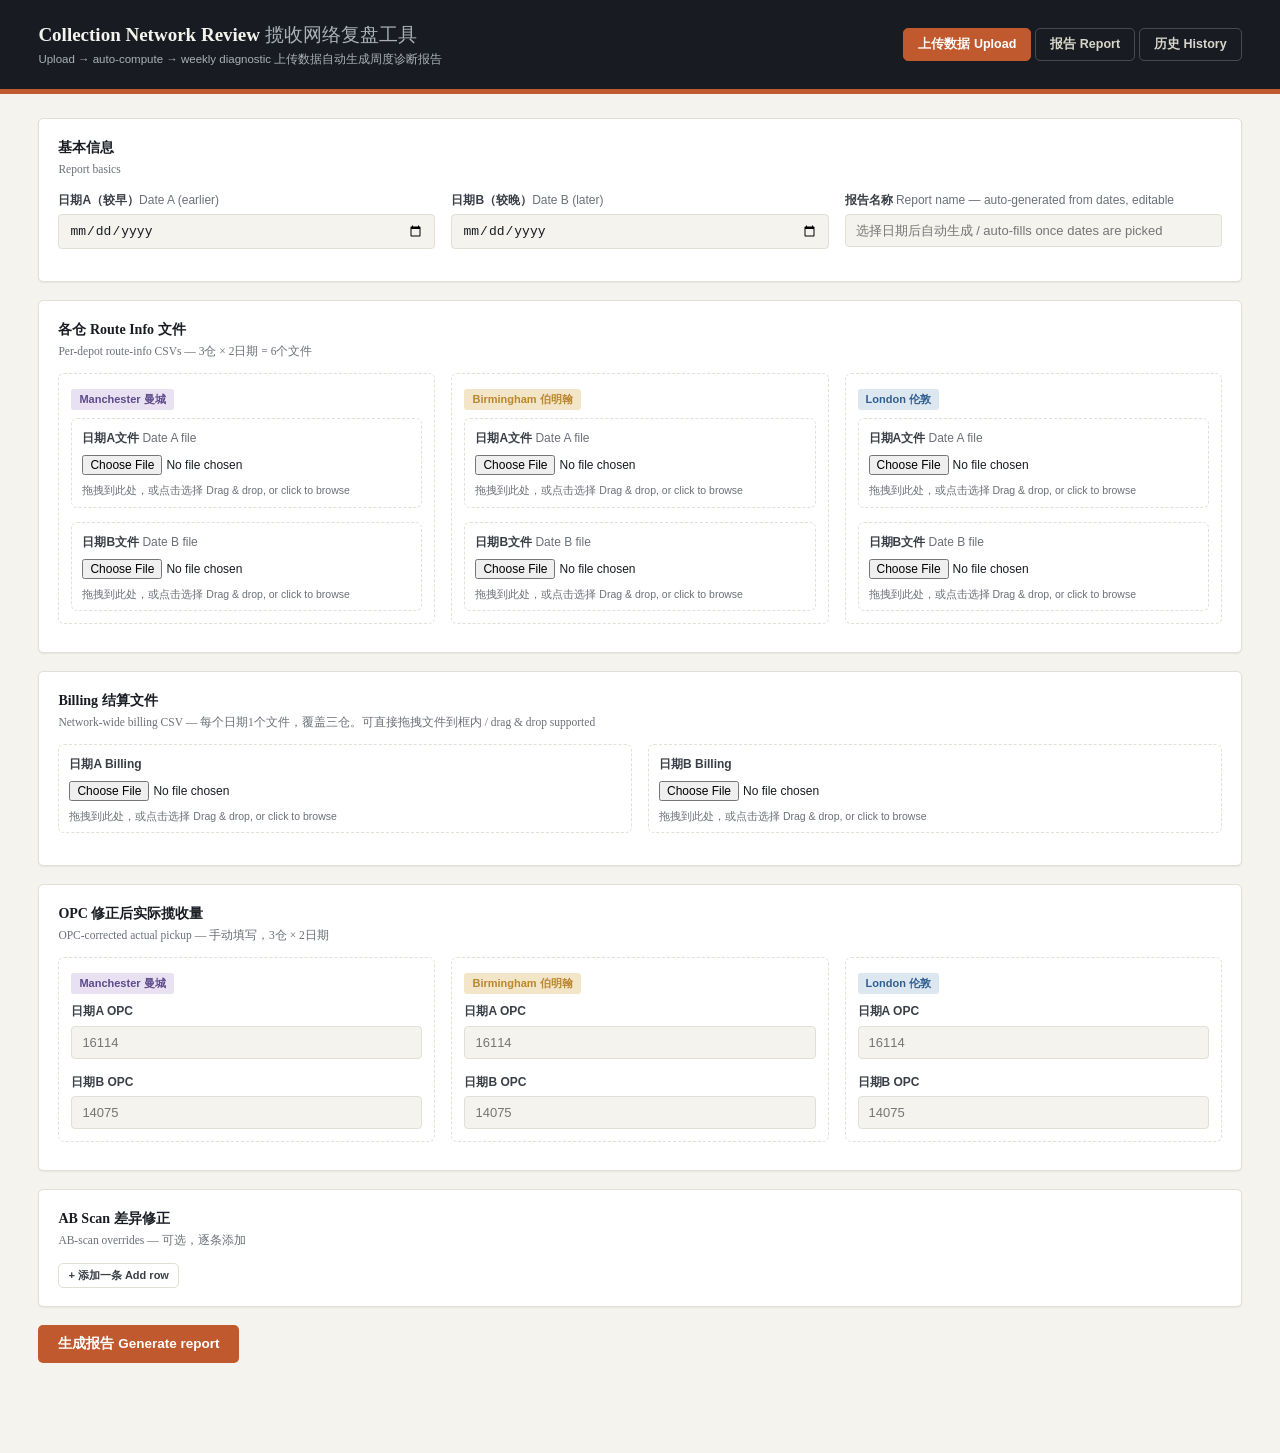
==== index.html @ fc0a1965 "Add files via upload" ====
<!doctype html>
<html lang="zh">
<head>
<meta charset="utf-8">
<meta name="viewport" content="width=device-width, initial-scale=1">
<title>Collection Network Review</title>
<link rel="stylesheet" href="style.css">
</head>
<body>

<header class="top">
  <div>
    <h1>Collection Network Review <span style="font-weight:400;color:#aab0b6;">揽收网络复盘工具</span></h1>
    <div class="sub">Upload → auto-compute → weekly diagnostic 上传数据自动生成周度诊断报告</div>
  </div>
  <nav class="tabs">
    <button data-view="upload" class="active">上传数据 Upload</button>
    <button data-view="report">报告 Report</button>
    <button data-view="history">历史 History</button>
  </nav>
</header>

<div class="wrap">

  <div id="msgbox"></div>

  <!-- ==================== UPLOAD VIEW ==================== -->
  <section id="view-upload" class="view active">
    <div class="panel">
      <h3>基本信息 <span class="cn">Report basics</span></h3>
      <div class="grid3">
        <div class="field"><label>日期A（较早）<span class="cn">Date A (earlier)</span></label><input type="date" id="f-date-a"></div>
        <div class="field"><label>日期B（较晚）<span class="cn">Date B (later)</span></label><input type="date" id="f-date-b"></div>
        <div class="field"><label>报告名称 <span class="cn">Report name — auto-generated from dates, editable</span></label><input type="text" id="f-name" placeholder="选择日期后自动生成 / auto-fills once dates are picked"></div>
      </div>
    </div>

    <div class="panel">
      <h3>各仓 Route Info 文件 <span class="cn">Per-depot route-info CSVs — 3仓 × 2日期 = 6个文件</span></h3>
      <div class="grid3" id="route-file-grid"></div>
    </div>

    <div class="panel">
      <h3>Billing 结算文件 <span class="cn">Network-wide billing CSV — 每个日期1个文件，覆盖三仓。可直接拖拽文件到框内 / drag & drop supported</span></h3>
      <div class="grid2">
        <div class="field dropzone"><label>日期A Billing</label><input type="file" id="f-billing-a" accept=".csv"><div class="dropzone-hint">拖拽到此处，或点击选择 Drag & drop, or click to browse</div></div>
        <div class="field dropzone"><label>日期B Billing</label><input type="file" id="f-billing-b" accept=".csv"><div class="dropzone-hint">拖拽到此处，或点击选择 Drag & drop, or click to browse</div></div>
      </div>
    </div>

    <div class="panel">
      <h3>OPC 修正后实际揽收量 <span class="cn">OPC-corrected actual pickup — 手动填写，3仓 × 2日期</span></h3>
      <div class="grid3" id="opc-grid"></div>
    </div>

    <div class="panel">
      <h3>AB Scan 差异修正 <span class="cn">AB-scan overrides — 可选，逐条添加</span></h3>
      <div id="ab-rows"></div>
      <button class="secondary small" id="btn-add-ab" type="button">+ 添加一条 Add row</button>
    </div>

    <button class="primary" id="btn-submit">生成报告 Generate report</button>
    <span id="submit-status" style="margin-left:12px;font-size:12.5px;color:var(--muted);"></span>
  </section>

  <!-- ==================== REPORT VIEW ==================== -->
  <section id="view-report" class="view">
    <div id="report-empty" class="panel">还没有报告 — 请先上传数据，或从"历史"里选一份。<span class="cn" style="display:block;margin-top:4px;">No report loaded yet — upload data, or pick one from History.</span></div>
    <div id="report-content" style="display:none;"></div>
  </section>

  <!-- ==================== HISTORY VIEW ==================== -->
  <section id="view-history" class="view">
    <div class="panel">
      <h3>历史报告 <span class="cn">Saved weekly reports</span></h3>
      <div id="history-list"></div>
    </div>
  </section>

</div>

<script src="app.js"></script>
</body>
</html>
---- style.css ----
:root{
  --paper:#f4f3ee; --panel:#ffffff; --ink:#181c22; --ink-soft:#3a3f47; --muted:#6b7078; --line:#e1dfd6;
  --accent:#c1592e; --accent-soft:#f3e3d8;
  --good:#2f7a4f; --good-soft:#e3efe7; --bad:#c23a3a; --bad-soft:#f6e3e2;
  --bham:#b8862c; --bham-soft:#f3e6c8; --ldn:#2f5f92; --ldn-soft:#dde7f0; --mcr:#5c4b8a; --mcr-soft:#e7e1f2;
  --shadow:0 1px 2px rgba(24,28,34,.06);
}
@media (prefers-color-scheme: dark){
  :root:not([data-theme="light"]){
    --paper:#14171c; --panel:#1b1f26; --ink:#eceae3; --ink-soft:#c7c9d1; --muted:#8b909a; --line:#2b303a;
    --accent:#e08355; --accent-soft:#3a2a22;
    --good:#5bb583; --good-soft:#1c2e24; --bad:#e07272; --bad-soft:#332022;
    --bham:#d6ab5c; --bham-soft:#3a3120; --ldn:#7aa3d1; --ldn-soft:#20293a; --mcr:#a795d6; --mcr-soft:#2a2438;
    --shadow:0 1px 2px rgba(0,0,0,.4);
  }
}
*{box-sizing:border-box;}
body{margin:0;background:var(--paper);color:var(--ink);font-family:Inter,-apple-system,BlinkMacSystemFont,"Segoe UI","PingFang SC","Microsoft YaHei",sans-serif;line-height:1.55;}
h1,h2,h3{font-family:Georgia,"Songti SC",serif;}
.tabular{font-variant-numeric:tabular-nums;}
a{color:inherit;}

header.top{background:var(--ink);color:var(--paper);padding:20px clamp(16px,3vw,40px);border-bottom:5px solid var(--accent);display:flex;align-items:center;justify-content:space-between;flex-wrap:wrap;gap:14px;}
header.top h1{font-size:19px;margin:0;font-weight:600;}
header.top .sub{font-size:11.5px;color:#aab0b6;margin-top:2px;}
nav.tabs{display:flex;gap:4px;}
nav.tabs button{background:transparent;border:1px solid rgba(255,255,255,.2);color:#d8d5cb;padding:7px 14px;border-radius:5px;cursor:pointer;font-size:12.5px;font-weight:600;}
nav.tabs button.active{background:var(--accent);border-color:var(--accent);color:#fff;}

.wrap{max-width:1420px;margin:0 auto;padding:24px clamp(16px,3vw,40px) 90px;}
.view{display:none;}
.view.active{display:block;}

.panel{background:var(--panel);border:1px solid var(--line);padding:18px 19px;border-radius:5px;box-shadow:var(--shadow);margin-bottom:18px;}
.panel h3{font-size:14px;margin:0 0 12px;font-weight:600;}
.panel h3 .cn{display:block;font-size:11.5px;font-weight:500;color:var(--muted);margin-top:2px;}

.grid2{display:grid;grid-template-columns:1fr 1fr;gap:16px;}
.grid3{display:grid;grid-template-columns:repeat(3,1fr);gap:16px;}
@media (max-width:900px){.grid2,.grid3{grid-template-columns:1fr;}}

label{display:block;font-size:12px;font-weight:600;color:var(--ink-soft);margin-bottom:5px;}
label .cn{font-weight:500;color:var(--muted);}
input[type=text], input[type=number], input[type=date]{
  width:100%;padding:8px 10px;border:1px solid var(--line);border-radius:4px;background:var(--paper);color:var(--ink);font-size:13px;
}
input[type=file]{width:100%;font-size:12px;}
input[type=date]{color-scheme:light;}
@media (prefers-color-scheme: dark){:root:not([data-theme="light"]) input[type=date]{color-scheme:dark;}}
:root[data-theme="dark"] input[type=date]{color-scheme:dark;}
.field{margin-bottom:14px;}
.field.dropzone{border:1.5px dashed var(--line);border-radius:6px;padding:10px 10px 8px;transition:border-color .15s,background-color .15s;}
.field.dropzone input[type=file]{cursor:pointer;}
.field.dropzone .dropzone-hint{font-size:10.5px;color:var(--muted);margin-top:5px;}
.field.dropzone.dragover{border-color:var(--accent);background:var(--accent-soft);}
.field.dropzone.filled{border-style:solid;border-color:var(--good);}
.field.dropzone.filled .dropzone-hint{color:var(--good);}
.filegroup{border:1px dashed var(--line);border-radius:6px;padding:12px;margin-bottom:10px;}
.filegroup .depot-tag{display:inline-block;padding:2px 8px;border-radius:3px;font-size:11px;font-weight:700;margin-bottom:8px;}
.depot-tag.mcr{background:var(--mcr-soft);color:var(--mcr);}
.depot-tag.bham{background:var(--bham-soft);color:var(--bham);}
.depot-tag.ldn{background:var(--ldn-soft);color:var(--ldn);}

button.primary{background:var(--accent);color:#fff;border:none;padding:10px 20px;border-radius:5px;font-size:13.5px;font-weight:700;cursor:pointer;}
button.primary:disabled{opacity:.5;cursor:not-allowed;}
button.secondary{background:transparent;border:1px solid var(--line);color:var(--ink-soft);padding:7px 12px;border-radius:5px;font-size:12px;cursor:pointer;font-weight:600;}
button.small{padding:4px 9px;font-size:11px;}

table{width:100%;border-collapse:collapse;font-size:12px;}
th{text-align:right;font-weight:600;color:var(--muted);font-size:10px;padding:7px 6px;border-bottom:1.5px solid var(--ink);white-space:nowrap;}
th .cn{display:block;font-weight:500;color:var(--muted);font-size:9.5px;}
th:first-child,td:first-child{text-align:left;}
td{padding:7px 6px;text-align:right;border-bottom:1px solid var(--line);white-space:nowrap;}
tr.totalrow td{font-weight:700;border-top:1.5px solid var(--ink);}
.tblwrap{overflow-x:auto;}
th[data-key]{cursor:pointer;user-select:none;} th[data-key]:hover{color:var(--ink);} th[data-key].sorted{color:var(--accent);}
.sortarrow{display:inline-block;margin-left:3px;font-size:8px;color:var(--accent);}

.tag{display:inline-flex;flex-direction:column;padding:2px 7px;border-radius:3px;font-size:10px;font-weight:700;}
.tag.bham{background:var(--bham-soft);color:var(--bham);} .tag.ldn{background:var(--ldn-soft);color:var(--ldn);} .tag.mcr{background:var(--mcr-soft);color:var(--mcr);}
.tag .cn{font-weight:600;font-size:9.5px;opacity:.85;}
.pos{color:var(--good);font-weight:700;} .neg{color:var(--bad);font-weight:700;}
.na{color:var(--muted);font-style:italic;}

.chartbox{position:relative;height:270px;overflow-y:auto;overflow-x:hidden;} .chartbox.tall{height:320px;} .chartbox.xtall{height:560px;} .chartbox.mini{height:160px;}

.flagpill{display:inline-block;min-width:18px;padding:1px 5px;border-radius:3px;font-size:9.5px;font-weight:800;color:#fff;text-align:center;margin-right:2px;}
.fs{background:#c1592e;} .fd{background:#c23a3a;} .fm{background:#5c4b8a;}

.callout{background:var(--accent-soft);border-left:3px solid var(--accent);padding:12px 15px;font-size:12.5px;color:var(--ink-soft);margin-top:14px;border-radius:0 4px 4px 0;}
.callout.warn{background:var(--bad-soft);border-left-color:var(--bad);}
.callout.good{background:var(--good-soft);border-left-color:var(--good);}

.kpirow{display:grid;grid-template-columns:repeat(5,1fr);gap:1px;background:var(--line);border:1px solid var(--line);margin-bottom:20px;border-radius:4px;overflow:hidden;}
.kpi{background:var(--panel);padding:14px 15px;}
.kpi .lbl{font-size:10.5px;color:var(--muted);text-transform:uppercase;}
.kpi .lbl .cn{display:block;color:var(--muted);font-size:10px;text-transform:none;}
.kpi .val{font-size:18px;font-weight:700;margin-top:6px;}
@media (max-width:900px){.kpirow{grid-template-columns:repeat(2,1fr);}}

.ab-row{display:grid;grid-template-columns:1fr 90px 1fr 2fr auto;gap:8px;align-items:end;margin-bottom:8px;}
.ab-row input{margin-bottom:0;}

.history-item{display:flex;justify-content:space-between;align-items:center;padding:12px 14px;border:1px solid var(--line);border-radius:5px;margin-bottom:8px;cursor:pointer;background:var(--panel);}
.history-item:hover{border-color:var(--accent);}
.history-item .meta{font-size:11px;color:var(--muted);margin-top:2px;}

.msg{padding:10px 14px;border-radius:5px;font-size:12.5px;margin-bottom:14px;}
.msg.error{background:var(--bad-soft);color:var(--bad);}
.msg.ok{background:var(--good-soft);color:var(--good);}
.msg.info{background:var(--ldn-soft);color:var(--ldn);}

/* native chart components (shared with the manual report) */
.vbar-wrap{display:flex;align-items:flex-end;justify-content:space-around;gap:8px;height:82%;padding:6px 4px 0;}
.vbar-grp{display:flex;flex-direction:column;align-items:center;height:100%;justify-content:flex-end;flex:1;min-width:0;}
.vbar-pair{display:flex;align-items:flex-end;gap:3px;height:100%;width:100%;justify-content:center;}
.vbar{width:100%;max-width:24px;border-radius:2px 2px 0 0;position:relative;min-height:2px;}
.vbar .vbar-val{position:absolute;top:-14px;left:50%;transform:translateX(-50%);font-size:8px;font-weight:700;color:var(--ink-soft);white-space:nowrap;}
.vbar-lbl{font-size:8.5px;color:var(--muted);margin-top:6px;text-align:center;line-height:1.25;white-space:nowrap;}
.vbar-legend{display:flex;flex-wrap:wrap;gap:10px 14px;justify-content:center;font-size:9px;color:var(--muted);margin-top:8px;}
.vbar-legend .sw{display:inline-block;width:8px;height:8px;border-radius:2px;margin-right:4px;vertical-align:-1px;}

.stackbar-wrap{display:flex;flex-direction:column;gap:14px;justify-content:center;height:82%;padding:2px;}
.stackbar-row{display:grid;grid-template-columns:46px 1fr;gap:8px;align-items:center;}
.stackbar-lbl{font-size:10px;color:var(--muted);font-weight:600;}
.stackbar-track{display:flex;height:22px;border-radius:3px;overflow:hidden;background:var(--line);}
.stackbar-seg{display:flex;align-items:center;justify-content:center;font-size:8.5px;font-weight:700;color:#fff;white-space:nowrap;overflow:hidden;}
.stack-legend{display:flex;flex-wrap:wrap;gap:8px 14px;font-size:9.5px;color:var(--muted);margin-top:10px;justify-content:center;}
.stack-legend .row{display:flex;align-items:center;gap:5px;}
.stack-legend .sw{width:8px;height:8px;border-radius:2px;flex-shrink:0;}

.hbarlist{display:flex;flex-direction:column;gap:0;height:100%;}
.hbarlist-row{display:grid;grid-template-columns:108px 1fr 60px;gap:6px;align-items:center;flex:0 0 auto;font-size:8.3px;}
.hbarlist-lbl{text-align:right;color:var(--muted);overflow:hidden;text-overflow:ellipsis;white-space:nowrap;font-variant-numeric:tabular-nums;}
.hbarlist-track{position:relative;height:100%;display:flex;align-items:center;}
.hbarlist-bar{height:68%;border-radius:1px;min-width:2px;}
.hbarlist-val{font-weight:700;color:var(--ink-soft);font-variant-numeric:tabular-nums;}

.mlwrap{height:100%;display:flex;flex-direction:column;}
.mlwrap svg{width:100%;flex:1;min-height:0;color:var(--muted);}
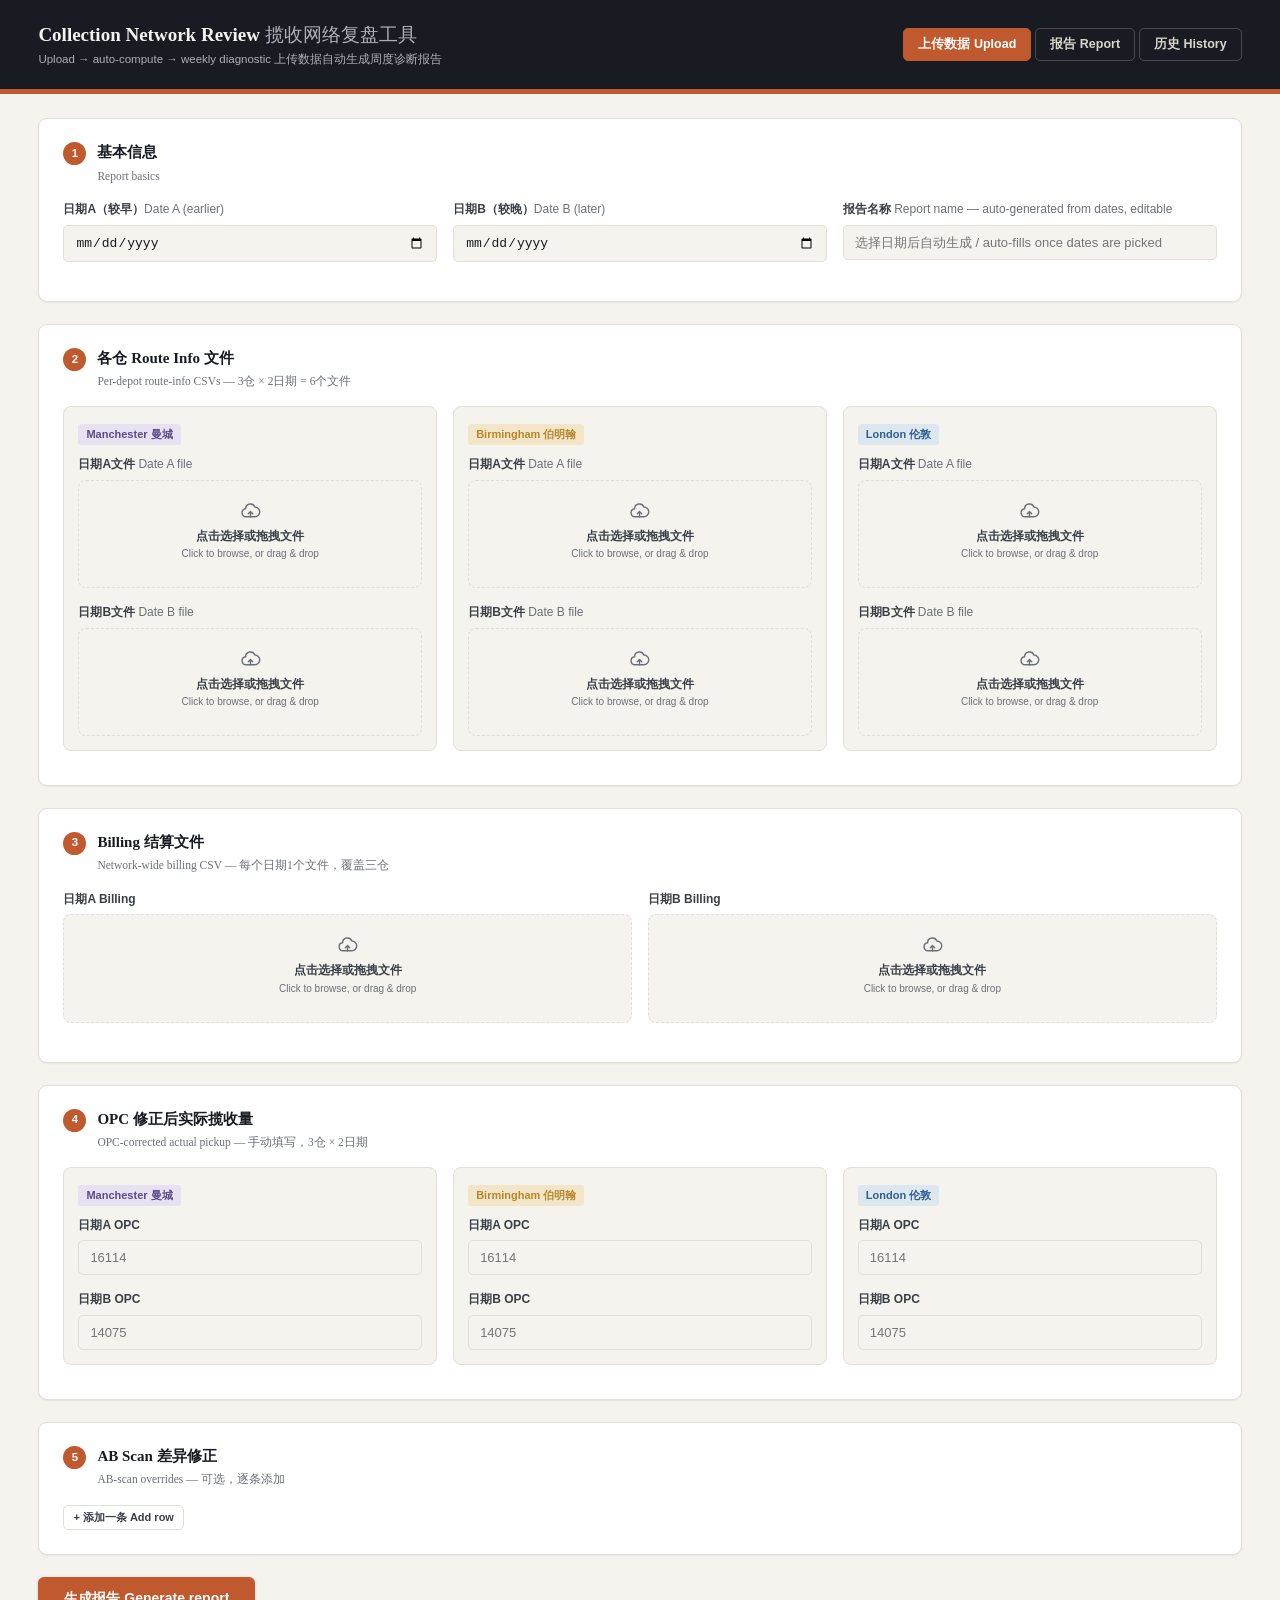
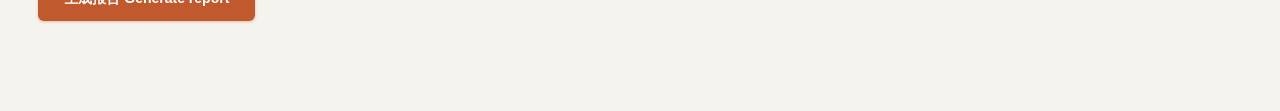
==== commit e5a0aa3c: "Add files via upload" ====
--- a/index.html
+++ b/index.html
@@ -10,7 +10,7 @@
 
 <header class="top">
   <div>
-    <h1>Collection Network Review <span style="font-weight:400;color:#aab0b6;">揽收网络复盘工具</span></h1>
+    <h1>Collection Network Review <span class="cn-title">揽收网络复盘工具</span></h1>
     <div class="sub">Upload → auto-compute → weekly diagnostic 上传数据自动生成周度诊断报告</div>
   </div>
   <nav class="tabs">
@@ -27,7 +27,7 @@
   <!-- ==================== UPLOAD VIEW ==================== -->
   <section id="view-upload" class="view active">
     <div class="panel">
-      <h3>基本信息 <span class="cn">Report basics</span></h3>
+      <h3><span class="stepnum">1</span><span>基本信息 <span class="cn">Report basics</span></span></h3>
       <div class="grid3">
         <div class="field"><label>日期A（较早）<span class="cn">Date A (earlier)</span></label><input type="date" id="f-date-a"></div>
         <div class="field"><label>日期B（较晚）<span class="cn">Date B (later)</span></label><input type="date" id="f-date-b"></div>
@@ -36,25 +36,45 @@
     </div>
 
     <div class="panel">
-      <h3>各仓 Route Info 文件 <span class="cn">Per-depot route-info CSVs — 3仓 × 2日期 = 6个文件</span></h3>
+      <h3><span class="stepnum">2</span><span>各仓 Route Info 文件 <span class="cn">Per-depot route-info CSVs — 3仓 × 2日期 = 6个文件</span></span></h3>
       <div class="grid3" id="route-file-grid"></div>
     </div>
 
     <div class="panel">
-      <h3>Billing 结算文件 <span class="cn">Network-wide billing CSV — 每个日期1个文件，覆盖三仓。可直接拖拽文件到框内 / drag & drop supported</span></h3>
+      <h3><span class="stepnum">3</span><span>Billing 结算文件 <span class="cn">Network-wide billing CSV — 每个日期1个文件，覆盖三仓</span></span></h3>
       <div class="grid2">
-        <div class="field dropzone"><label>日期A Billing</label><input type="file" id="f-billing-a" accept=".csv"><div class="dropzone-hint">拖拽到此处，或点击选择 Drag & drop, or click to browse</div></div>
-        <div class="field dropzone"><label>日期B Billing</label><input type="file" id="f-billing-b" accept=".csv"><div class="dropzone-hint">拖拽到此处，或点击选择 Drag & drop, or click to browse</div></div>
+        <div class="field dropzone">
+          <label>日期A Billing</label>
+          <div class="filepick">
+            <input type="file" id="f-billing-a" accept=".csv" class="filepick-input">
+            <div class="filepick-visual">
+              <svg class="filepick-icon" viewBox="0 0 24 24" fill="none" stroke="currentColor" stroke-width="1.6" stroke-linecap="round" stroke-linejoin="round"><path d="M7 18a4.6 4.6 0 0 1-.6-9.16 5.5 5.5 0 0 1 10.6-2A4.5 4.5 0 0 1 17 18H7z"/><path d="M12 12v6M9.5 14.5 12 12l2.5 2.5"/></svg>
+              <div class="filepick-text"><strong>点击选择或拖拽文件</strong><span>Click to browse, or drag & drop</span></div>
+              <div class="filepick-chosen"></div>
+            </div>
+          </div>
+        </div>
+        <div class="field dropzone">
+          <label>日期B Billing</label>
+          <div class="filepick">
+            <input type="file" id="f-billing-b" accept=".csv" class="filepick-input">
+            <div class="filepick-visual">
+              <svg class="filepick-icon" viewBox="0 0 24 24" fill="none" stroke="currentColor" stroke-width="1.6" stroke-linecap="round" stroke-linejoin="round"><path d="M7 18a4.6 4.6 0 0 1-.6-9.16 5.5 5.5 0 0 1 10.6-2A4.5 4.5 0 0 1 17 18H7z"/><path d="M12 12v6M9.5 14.5 12 12l2.5 2.5"/></svg>
+              <div class="filepick-text"><strong>点击选择或拖拽文件</strong><span>Click to browse, or drag & drop</span></div>
+              <div class="filepick-chosen"></div>
+            </div>
+          </div>
+        </div>
       </div>
     </div>
 
     <div class="panel">
-      <h3>OPC 修正后实际揽收量 <span class="cn">OPC-corrected actual pickup — 手动填写，3仓 × 2日期</span></h3>
+      <h3><span class="stepnum">4</span><span>OPC 修正后实际揽收量 <span class="cn">OPC-corrected actual pickup — 手动填写，3仓 × 2日期</span></span></h3>
       <div class="grid3" id="opc-grid"></div>
     </div>
 
     <div class="panel">
-      <h3>AB Scan 差异修正 <span class="cn">AB-scan overrides — 可选，逐条添加</span></h3>
+      <h3><span class="stepnum">5</span><span>AB Scan 差异修正 <span class="cn">AB-scan overrides — 可选，逐条添加</span></span></h3>
       <div id="ab-rows"></div>
       <button class="secondary small" id="btn-add-ab" type="button">+ 添加一条 Add row</button>
     </div>
--- a/style.css
+++ b/style.css
@@ -22,7 +22,12 @@
 
 header.top{background:var(--ink);color:var(--paper);padding:20px clamp(16px,3vw,40px);border-bottom:5px solid var(--accent);display:flex;align-items:center;justify-content:space-between;flex-wrap:wrap;gap:14px;}
 header.top h1{font-size:19px;margin:0;font-weight:600;}
+header.top h1 .cn-title{font-weight:400;color:#aab0b6;}
 header.top .sub{font-size:11.5px;color:#aab0b6;margin-top:2px;}
+@media (max-width:480px){
+  header.top h1{font-size:16px;}
+  header.top h1 .cn-title{display:block;font-size:13.5px;margin-top:2px;}
+}
 nav.tabs{display:flex;gap:4px;}
 nav.tabs button{background:transparent;border:1px solid rgba(255,255,255,.2);color:#d8d5cb;padding:7px 14px;border-radius:5px;cursor:pointer;font-size:12.5px;font-weight:600;}
 nav.tabs button.active{background:var(--accent);border-color:var(--accent);color:#fff;}
@@ -31,39 +36,55 @@
 .view{display:none;}
 .view.active{display:block;}
 
-.panel{background:var(--panel);border:1px solid var(--line);padding:18px 19px;border-radius:5px;box-shadow:var(--shadow);margin-bottom:18px;}
-.panel h3{font-size:14px;margin:0 0 12px;font-weight:600;}
-.panel h3 .cn{display:block;font-size:11.5px;font-weight:500;color:var(--muted);margin-top:2px;}
+.panel{background:var(--panel);border:1px solid var(--line);padding:22px 24px 24px;border-radius:9px;box-shadow:var(--shadow);margin-bottom:22px;}
+.panel h3{font-size:15px;margin:0 0 15px;font-weight:600;display:flex;align-items:flex-start;gap:11px;}
+.panel h3 .cn{display:block;font-size:11.5px;font-weight:500;color:var(--muted);margin-top:3px;}
+.stepnum{display:inline-flex;align-items:center;justify-content:center;flex-shrink:0;width:23px;height:23px;border-radius:50%;background:var(--accent);color:#fff;font-size:11.5px;font-weight:700;font-family:Inter,sans-serif;margin-top:1px;}
 
 .grid2{display:grid;grid-template-columns:1fr 1fr;gap:16px;}
 .grid3{display:grid;grid-template-columns:repeat(3,1fr);gap:16px;}
 @media (max-width:900px){.grid2,.grid3{grid-template-columns:1fr;}}
 
-label{display:block;font-size:12px;font-weight:600;color:var(--ink-soft);margin-bottom:5px;}
+label{display:block;font-size:12px;font-weight:600;color:var(--ink-soft);margin-bottom:6px;}
 label .cn{font-weight:500;color:var(--muted);}
 input[type=text], input[type=number], input[type=date]{
-  width:100%;padding:8px 10px;border:1px solid var(--line);border-radius:4px;background:var(--paper);color:var(--ink);font-size:13px;
+  width:100%;padding:9px 11px;border:1px solid var(--line);border-radius:5px;background:var(--paper);color:var(--ink);font-size:13px;transition:border-color .15s,box-shadow .15s;
 }
-input[type=file]{width:100%;font-size:12px;}
+input[type=text]:focus, input[type=number]:focus, input[type=date]:focus{
+  outline:none;border-color:var(--accent);box-shadow:0 0 0 3px var(--accent-soft);
+}
 input[type=date]{color-scheme:light;}
 @media (prefers-color-scheme: dark){:root:not([data-theme="light"]) input[type=date]{color-scheme:dark;}}
 :root[data-theme="dark"] input[type=date]{color-scheme:dark;}
-.field{margin-bottom:14px;}
-.field.dropzone{border:1.5px dashed var(--line);border-radius:6px;padding:10px 10px 8px;transition:border-color .15s,background-color .15s;}
-.field.dropzone input[type=file]{cursor:pointer;}
-.field.dropzone .dropzone-hint{font-size:10.5px;color:var(--muted);margin-top:5px;}
-.field.dropzone.dragover{border-color:var(--accent);background:var(--accent-soft);}
-.field.dropzone.filled{border-style:solid;border-color:var(--good);}
-.field.dropzone.filled .dropzone-hint{color:var(--good);}
-.filegroup{border:1px dashed var(--line);border-radius:6px;padding:12px;margin-bottom:10px;}
-.filegroup .depot-tag{display:inline-block;padding:2px 8px;border-radius:3px;font-size:11px;font-weight:700;margin-bottom:8px;}
+.field{margin-bottom:15px;}
+
+/* -------- file picker: the whole card is one giant clickable/droppable
+   input (an absolutely-positioned <input type=file> covers the entire
+   visual box), so there is no dead zone that looks clickable but isn't. -------- */
+.filepick{position:relative;}
+.filepick-input{position:absolute;inset:0;width:100%;height:100%;opacity:0;cursor:pointer;z-index:2;margin:0;}
+.filepick-visual{border:1.75px dashed var(--line);border-radius:8px;padding:20px 14px 16px;display:flex;flex-direction:column;align-items:center;gap:3px;text-align:center;background:var(--paper);transition:border-color .15s,background-color .15s;}
+.filepick-icon{width:21px;height:21px;color:var(--muted);margin-bottom:3px;transition:color .15s;}
+.filepick-text strong{display:block;font-size:12px;color:var(--ink-soft);font-weight:600;line-height:1.4;}
+.filepick-text span{display:block;font-size:10px;color:var(--muted);margin-top:2px;}
+.filepick-chosen{font-size:11px;font-weight:700;color:var(--good);margin-top:6px;word-break:break-all;line-height:1.4;}
+.dropzone.dragover .filepick-visual{border-color:var(--accent);background:var(--accent-soft);}
+.dropzone.dragover .filepick-icon{color:var(--accent);}
+.dropzone.filled .filepick-visual{border-style:solid;border-color:var(--good);background:var(--good-soft);}
+.dropzone.filled .filepick-icon{color:var(--good);}
+
+.filegroup{border:1px solid var(--line);border-radius:8px;padding:14px;margin-bottom:10px;background:var(--paper);}
+.filegroup .depot-tag{display:inline-block;padding:2px 8px;border-radius:3px;font-size:11px;font-weight:700;margin-bottom:10px;}
 .depot-tag.mcr{background:var(--mcr-soft);color:var(--mcr);}
 .depot-tag.bham{background:var(--bham-soft);color:var(--bham);}
 .depot-tag.ldn{background:var(--ldn-soft);color:var(--ldn);}
 
-button.primary{background:var(--accent);color:#fff;border:none;padding:10px 20px;border-radius:5px;font-size:13.5px;font-weight:700;cursor:pointer;}
-button.primary:disabled{opacity:.5;cursor:not-allowed;}
-button.secondary{background:transparent;border:1px solid var(--line);color:var(--ink-soft);padding:7px 12px;border-radius:5px;font-size:12px;cursor:pointer;font-weight:600;}
+button.primary{background:var(--accent);color:#fff;border:none;padding:13px 26px;border-radius:6px;font-size:14px;font-weight:700;cursor:pointer;box-shadow:0 1px 3px rgba(193,89,46,.35);transition:background-color .15s,box-shadow .15s,transform .1s;}
+button.primary:hover:not(:disabled){background:#a84a24;box-shadow:0 2px 6px rgba(193,89,46,.45);}
+button.primary:active:not(:disabled){transform:translateY(1px);}
+button.primary:disabled{opacity:.5;cursor:not-allowed;box-shadow:none;}
+button.secondary{background:transparent;border:1px solid var(--line);color:var(--ink-soft);padding:7px 12px;border-radius:5px;font-size:12px;cursor:pointer;font-weight:600;transition:border-color .15s,color .15s;}
+button.secondary:hover{border-color:var(--accent);color:var(--accent);}
 button.small{padding:4px 9px;font-size:11px;}
 
 table{width:100%;border-collapse:collapse;font-size:12px;}
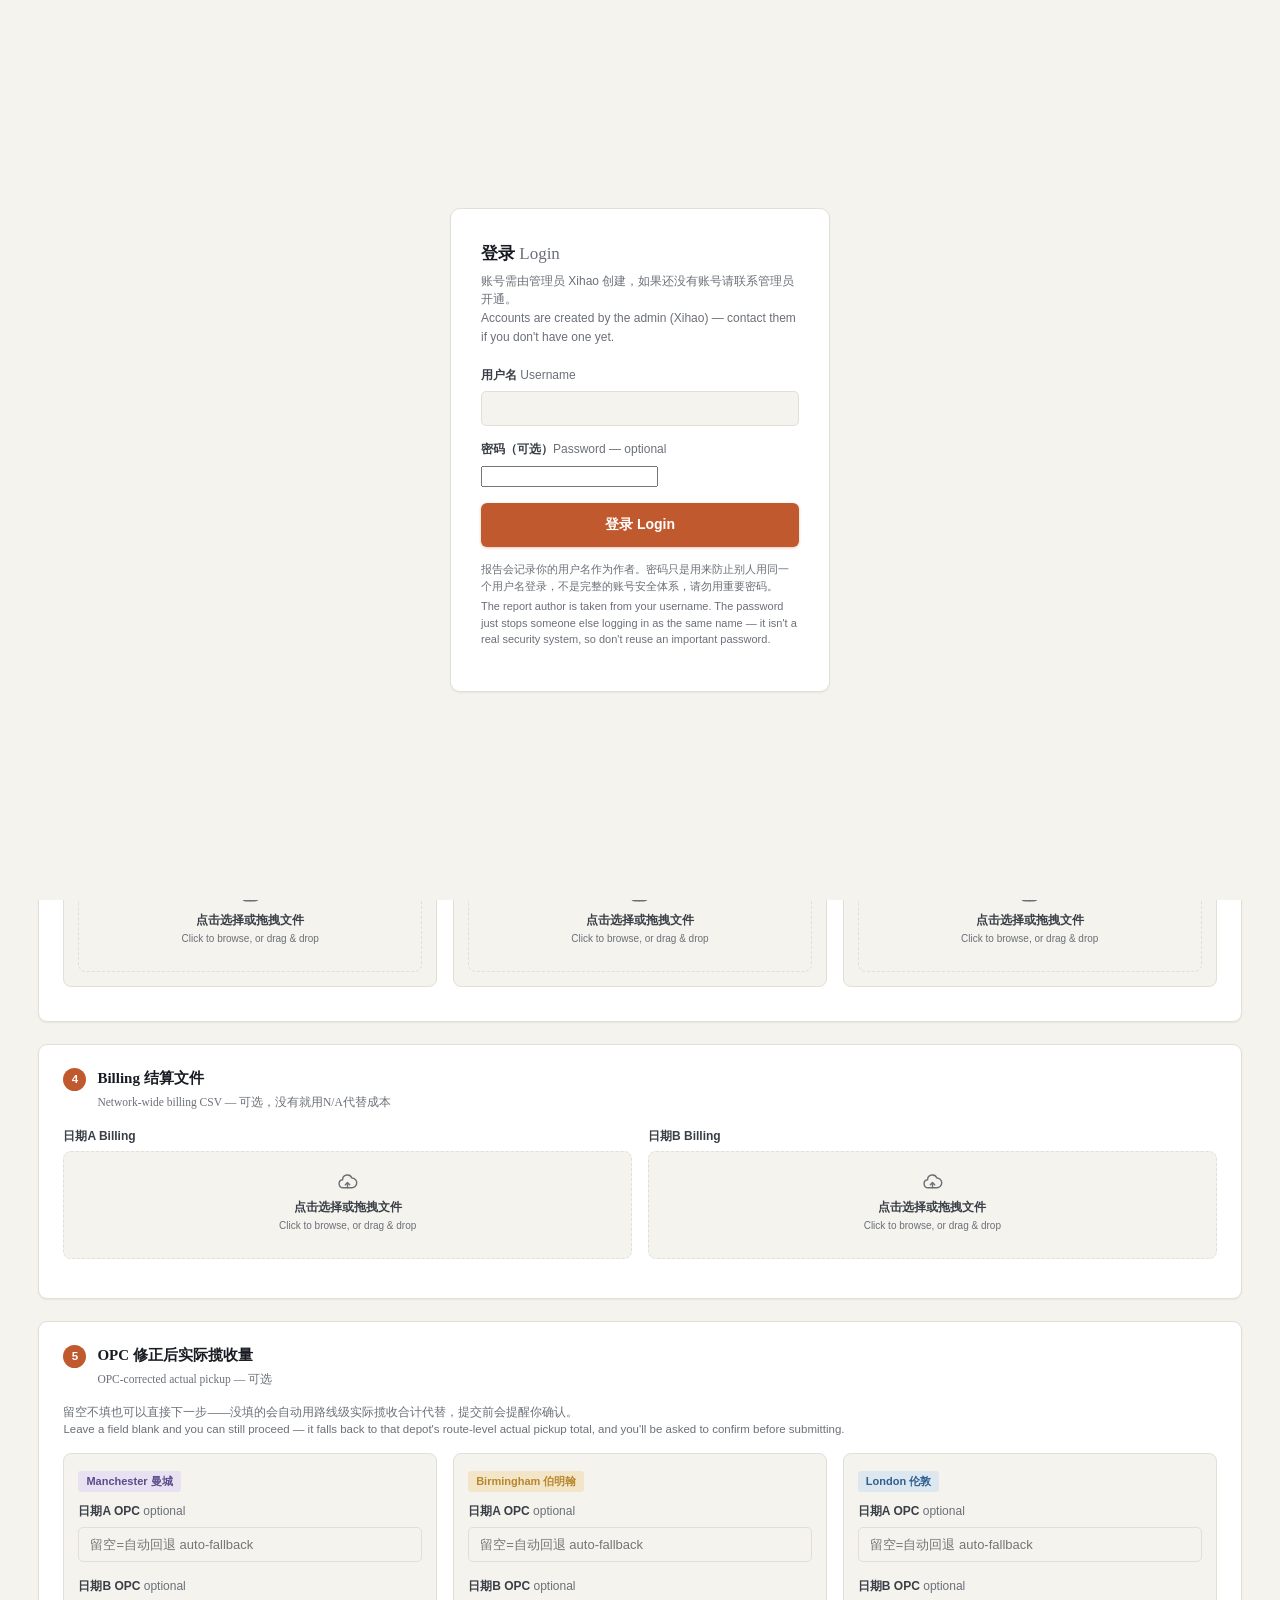
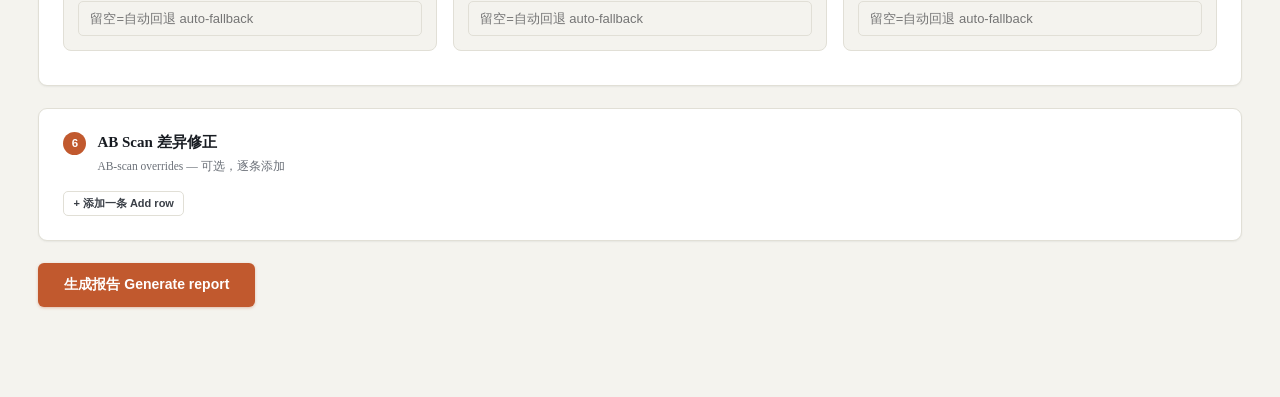
==== commit 0c0e8b55: "Add files via upload" ====
--- a/index.html
+++ b/index.html
@@ -11,14 +11,44 @@
 <header class="top">
   <div>
     <h1>Collection Network Review <span class="cn-title">揽收网络复盘工具</span></h1>
-    <div class="sub">Upload → auto-compute → weekly diagnostic 上传数据自动生成周度诊断报告</div>
+    <div class="sub">Upload → auto-compute → diagnostic report 上传数据自动生成诊断报告</div>
   </div>
   <nav class="tabs">
     <button data-view="upload" class="active">上传数据 Upload</button>
     <button data-view="report">报告 Report</button>
     <button data-view="history">历史 History</button>
+    <button data-view="admin" id="navAdminBtn" hidden>管理 Admin</button>
   </nav>
+  <div class="userbar" id="userbar" hidden>
+    <span>已登录 <span class="uname" id="userbarName"></span></span>
+    <button type="button" id="btn-logout">登出 Logout</button>
+  </div>
 </header>
+
+<!-- ==================== LOGIN GATE ==================== -->
+<div class="login-gate" id="loginGate">
+  <div class="login-card">
+    <h2>登录 <span class="cn" style="font-weight:400;color:var(--muted);">Login</span></h2>
+    <p class="sub">账号需由管理员 Xihao 创建，如果还没有账号请联系管理员开通。<span style="display:block;">Accounts are created by the admin (Xihao) — contact them if you don't have one yet.</span></p>
+    <div class="field"><label>用户名 <span class="cn">Username</span></label><input type="text" id="f-login-user" autocomplete="username"></div>
+    <div class="field"><label>密码（可选）<span class="cn">Password — optional</span></label><input type="password" id="f-login-pass" autocomplete="current-password"></div>
+    <button class="primary" id="btn-login" type="button" style="width:100%;">登录 Login</button>
+    <div id="loginError" class="msg error" style="display:none;margin-top:12px;margin-bottom:0;"></div>
+    <p class="hint">报告会记录你的用户名作为作者。密码只是用来防止别人用同一个用户名登录，不是完整的账号安全体系，请勿用重要密码。<span style="display:block;margin-top:4px;">The report author is taken from your username. The password just stops someone else logging in as the same name — it isn't a real security system, so don't reuse an important password.</span></p>
+  </div>
+</div>
+
+<!-- ==================== GENERIC CONFIRM MODAL ==================== -->
+<div class="login-gate" id="confirmModal" hidden style="background:rgba(24,28,34,.55);">
+  <div class="login-card">
+    <h2 id="confirmTitle">确认 <span class="cn" style="font-weight:400;color:var(--muted);">Confirm</span></h2>
+    <div id="confirmBody" style="font-size:12.5px;color:var(--ink-soft);line-height:1.6;margin-bottom:18px;"></div>
+    <div style="display:flex;gap:10px;">
+      <button class="secondary" id="confirmCancel" type="button" style="flex:1;">取消 Cancel</button>
+      <button class="primary" id="confirmOk" type="button" style="flex:1;">继续 Continue</button>
+    </div>
+  </div>
+</div>
 
 <div class="wrap">
 
@@ -27,21 +57,49 @@
   <!-- ==================== UPLOAD VIEW ==================== -->
   <section id="view-upload" class="view active">
     <div class="panel">
-      <h3><span class="stepnum">1</span><span>基本信息 <span class="cn">Report basics</span></span></h3>
-      <div class="grid3">
-        <div class="field"><label>日期A（较早）<span class="cn">Date A (earlier)</span></label><input type="date" id="f-date-a"></div>
-        <div class="field"><label>日期B（较晚）<span class="cn">Date B (later)</span></label><input type="date" id="f-date-b"></div>
-        <div class="field"><label>报告名称 <span class="cn">Report name — auto-generated from dates, editable</span></label><input type="text" id="f-name" placeholder="选择日期后自动生成 / auto-fills once dates are picked"></div>
+      <h3><span class="stepnum">1</span><span>对比类型 <span class="cn">Comparison type</span></span></h3>
+      <div class="gran-row" id="gran-row">
+        <button type="button" class="gran-btn" data-gran="day"><strong>日对比</strong><span class="cn">Day vs day</span></button>
+        <button type="button" class="gran-btn" data-gran="week"><strong>周对比</strong><span class="cn">Week vs week (date range)</span></button>
+        <button type="button" class="gran-btn" data-gran="month"><strong>月对比</strong><span class="cn">Month vs month (date range)</span></button>
+        <button type="button" class="gran-btn" data-gran="custom"><strong>自定义对比</strong><span class="cn">Custom date range</span></button>
       </div>
     </div>
 
     <div class="panel">
-      <h3><span class="stepnum">2</span><span>各仓 Route Info 文件 <span class="cn">Per-depot route-info CSVs — 3仓 × 2日期 = 6个文件</span></span></h3>
+      <h3><span class="stepnum">2</span><span>基本信息 <span class="cn">Report basics</span></span></h3>
+      <div class="grid3" id="daymode-fields">
+        <div class="field"><label>日期A（较早）<span class="cn">Date A (earlier)</span></label><input type="date" id="f-date-a"></div>
+        <div class="field"><label>日期B（较晚）<span class="cn">Date B (later)</span></label><input type="date" id="f-date-b"></div>
+        <div class="field"><label>报告名称 <span class="cn">Report name — auto-generated from dates, editable</span></label><input type="text" id="f-name-day" class="f-name-input" placeholder="选择日期后自动生成 / auto-fills once dates are picked"></div>
+      </div>
+      <div class="grid2" id="rangemode-fields" hidden>
+        <div class="field">
+          <label>周期A（较早）<span class="cn">Period A (earlier) — start → end</span></label>
+          <div class="rangefield">
+            <input type="date" id="f-date-a-start" title="Period A start">
+            <input type="date" id="f-date-a-end" title="Period A end">
+          </div>
+        </div>
+        <div class="field">
+          <label>周期B（较晚）<span class="cn">Period B (later) — start → end</span></label>
+          <div class="rangefield">
+            <input type="date" id="f-date-b-start" title="Period B start">
+            <input type="date" id="f-date-b-end" title="Period B end">
+          </div>
+        </div>
+        <div class="field" style="grid-column:1/-1;"><label>报告名称 <span class="cn">Report name — auto-generated from dates, editable</span></label><input type="text" id="f-name-range" class="f-name-input" placeholder="选择日期后自动生成 / auto-fills once dates are picked"></div>
+      </div>
+    </div>
+
+    <div class="panel">
+      <h3><span class="stepnum">3</span><span>各仓 Route Info 文件 <span class="cn">Per-depot route-info CSVs — 某仓某期没有运营就不用上传</span></span></h3>
+      <p style="font-size:11.5px;color:var(--muted);margin:0 0 14px;">某个仓在某一期没有运营（比如临时停运），对应的文件就留空不上传，报告会把它当作"该期未运营"处理，不会报错。<span style="display:block;">If a depot didn't operate in a given period (e.g. a temporary shutdown), just leave its file for that period empty — the report treats it as "not operating" instead of erroring.</span></p>
       <div class="grid3" id="route-file-grid"></div>
     </div>
 
     <div class="panel">
-      <h3><span class="stepnum">3</span><span>Billing 结算文件 <span class="cn">Network-wide billing CSV — 每个日期1个文件，覆盖三仓</span></span></h3>
+      <h3><span class="stepnum">4</span><span>Billing 结算文件 <span class="cn">Network-wide billing CSV — 可选，没有就用N/A代替成本</span></span></h3>
       <div class="grid2">
         <div class="field dropzone">
           <label>日期A Billing</label>
@@ -69,12 +127,13 @@
     </div>
 
     <div class="panel">
-      <h3><span class="stepnum">4</span><span>OPC 修正后实际揽收量 <span class="cn">OPC-corrected actual pickup — 手动填写，3仓 × 2日期</span></span></h3>
+      <h3><span class="stepnum">5</span><span>OPC 修正后实际揽收量 <span class="cn">OPC-corrected actual pickup — 可选</span></span></h3>
+      <p style="font-size:11.5px;color:var(--muted);margin:0 0 14px;">留空不填也可以直接下一步——没填的会自动用路线级实际揽收合计代替，提交前会提醒你确认。<span style="display:block;">Leave a field blank and you can still proceed — it falls back to that depot's route-level actual pickup total, and you'll be asked to confirm before submitting.</span></p>
       <div class="grid3" id="opc-grid"></div>
     </div>
 
     <div class="panel">
-      <h3><span class="stepnum">5</span><span>AB Scan 差异修正 <span class="cn">AB-scan overrides — 可选，逐条添加</span></span></h3>
+      <h3><span class="stepnum">6</span><span>AB Scan 差异修正 <span class="cn">AB-scan overrides — 可选，逐条添加</span></span></h3>
       <div id="ab-rows"></div>
       <button class="secondary small" id="btn-add-ab" type="button">+ 添加一条 Add row</button>
     </div>
@@ -97,6 +156,30 @@
     </div>
   </section>
 
+  <!-- ==================== ADMIN VIEW (visible to the admin account only) ==================== -->
+  <section id="view-admin" class="view">
+    <div class="panel">
+      <h3>创建账号 <span class="cn">Create account</span></h3>
+      <p style="font-size:11.5px;color:var(--muted);margin:0 0 14px;">账号只能由管理员创建；新账号可以创建、查看和删除自己创建的报告。<span style="display:block;">Accounts can only be created by the admin; a new account can create, view, and delete its own reports.</span></p>
+      <div class="grid3">
+        <div class="field"><label>用户名 <span class="cn">Username</span></label><input type="text" id="f-admin-newuser"></div>
+        <div class="field"><label>密码（可选）<span class="cn">Password — optional</span></label><input type="text" id="f-admin-newpass"></div>
+        <div class="field" style="display:flex;align-items:flex-end;margin-bottom:15px;"><button class="primary" id="btn-admin-create" type="button" style="width:100%;">创建 Create</button></div>
+      </div>
+      <div id="adminCreateMsg"></div>
+    </div>
+    <div class="panel">
+      <h3>账号 <span class="cn">Accounts</span></h3>
+      <div class="tblwrap">
+        <table><thead><tr>
+          <th style="text-align:left;">Username</th>
+          <th style="text-align:left;">Admin<span class="cn">管理员</span></th>
+          <th style="text-align:left;">创建时间<span class="cn">Created</span></th>
+        </tr></thead><tbody id="adminUserTable"></tbody></table>
+      </div>
+    </div>
+  </section>
+
 </div>
 
 <script src="app.js"></script>
--- a/style.css
+++ b/style.css
@@ -103,7 +103,7 @@
 .pos{color:var(--good);font-weight:700;} .neg{color:var(--bad);font-weight:700;}
 .na{color:var(--muted);font-style:italic;}
 
-.chartbox{position:relative;height:270px;overflow-y:auto;overflow-x:hidden;} .chartbox.tall{height:320px;} .chartbox.xtall{height:560px;} .chartbox.mini{height:160px;}
+.chartbox{position:relative;height:270px;overflow-y:auto;overflow-x:hidden;} .chartbox.tall{height:320px;} .chartbox.xtall{height:560px;} .chartbox.mini{height:190px;}
 
 .flagpill{display:inline-block;min-width:18px;padding:1px 5px;border-radius:3px;font-size:9.5px;font-weight:800;color:#fff;text-align:center;margin-right:2px;}
 .fs{background:#c1592e;} .fd{background:#c23a3a;} .fm{background:#5c4b8a;}
@@ -112,11 +112,12 @@
 .callout.warn{background:var(--bad-soft);border-left-color:var(--bad);}
 .callout.good{background:var(--good-soft);border-left-color:var(--good);}
 
-.kpirow{display:grid;grid-template-columns:repeat(5,1fr);gap:1px;background:var(--line);border:1px solid var(--line);margin-bottom:20px;border-radius:4px;overflow:hidden;}
+.kpirow{display:grid;grid-template-columns:repeat(6,1fr);gap:1px;background:var(--line);border:1px solid var(--line);margin-bottom:20px;border-radius:4px;overflow:hidden;}
 .kpi{background:var(--panel);padding:14px 15px;}
 .kpi .lbl{font-size:10.5px;color:var(--muted);text-transform:uppercase;}
 .kpi .lbl .cn{display:block;color:var(--muted);font-size:10px;text-transform:none;}
 .kpi .val{font-size:18px;font-weight:700;margin-top:6px;}
+@media (max-width:1200px){.kpirow{grid-template-columns:repeat(3,1fr);}}
 @media (max-width:900px){.kpirow{grid-template-columns:repeat(2,1fr);}}
 
 .ab-row{display:grid;grid-template-columns:1fr 90px 1fr 2fr auto;gap:8px;align-items:end;margin-bottom:8px;}
@@ -159,3 +160,50 @@
 
 .mlwrap{height:100%;display:flex;flex-direction:column;}
 .mlwrap svg{width:100%;flex:1;min-height:0;color:var(--muted);}
+
+/* -------- comparison-granularity selector (day / week / month) -------- */
+.gran-row{display:flex;gap:10px;flex-wrap:wrap;}
+.gran-btn{flex:1;min-width:140px;border:1.75px solid var(--line);background:var(--paper);color:var(--ink-soft);border-radius:8px;padding:12px 14px;cursor:pointer;text-align:left;transition:border-color .15s,background-color .15s;}
+.gran-btn strong{display:block;font-size:13px;font-weight:700;}
+.gran-btn span.cn{display:block;font-size:11px;color:var(--muted);font-weight:500;margin-top:2px;}
+.gran-btn.active{border-color:var(--accent);background:var(--accent-soft);}
+.gran-btn.active strong{color:var(--accent);}
+.rangefield{display:grid;grid-template-columns:1fr 1fr;gap:10px;}
+
+/* -------- auth: header user bar + login gate -------- */
+.userbar{display:flex;align-items:center;gap:10px;font-size:12px;color:#d8d5cb;}
+.userbar .uname{font-weight:700;color:#fff;}
+.userbar button{background:transparent;border:1px solid rgba(255,255,255,.25);color:#d8d5cb;padding:5px 11px;border-radius:5px;cursor:pointer;font-size:11.5px;font-weight:600;}
+.userbar button:hover{border-color:var(--accent);color:#fff;}
+
+.login-gate{position:fixed;inset:0;background:var(--paper);display:flex;align-items:center;justify-content:center;padding:20px;z-index:50;}
+.login-card{background:var(--panel);border:1px solid var(--line);border-radius:10px;box-shadow:var(--shadow);padding:32px 30px;max-width:380px;width:100%;}
+.login-card h2{font-size:17px;margin:0 0 4px;font-weight:600;}
+.login-card .sub{font-size:12px;color:var(--muted);margin:0 0 20px;}
+.login-card .field{margin-bottom:14px;}
+.login-card .hint{font-size:11px;color:var(--muted);margin-top:14px;line-height:1.5;}
+[hidden]{display:none!important;}
+
+/* -------- shared chart tooltip (dynamic hover feedback) -------- */
+#chartTooltip{position:fixed;pointer-events:none;z-index:200;background:var(--ink);color:var(--paper);font-size:11px;line-height:1.5;padding:7px 11px;border-radius:6px;box-shadow:0 4px 14px rgba(0,0,0,.3);opacity:0;transition:opacity .1s ease;max-width:250px;}
+#chartTooltip b{font-weight:700;}
+
+/* -------- data-quality badges: inactive depot / OPC fallback -------- */
+.badge-inactive{display:inline-block;padding:1px 7px;border-radius:3px;font-size:10px;font-weight:700;background:var(--bad-soft);color:var(--bad);}
+.badge-fallback{display:inline-block;margin-left:4px;padding:1px 6px;border-radius:3px;font-size:9.5px;font-weight:700;background:var(--accent-soft);color:var(--accent);cursor:help;}
+
+/* -------- AI insights panel -------- */
+.insights-panel{background:linear-gradient(155deg,var(--panel) 60%,var(--accent-soft) 260%);}
+.insights-controls{display:flex;flex-wrap:wrap;align-items:center;gap:10px;margin-bottom:14px;}
+.insights-controls select{padding:8px 10px;border:1px solid var(--line);border-radius:5px;background:var(--paper);color:var(--ink);font-size:12.5px;font-weight:600;min-width:200px;}
+.insights-status{font-size:11.5px;color:var(--muted);}
+.insights-output{font-size:13px;line-height:1.7;color:var(--ink-soft);transition:opacity .15s;}
+.insights-output h2,.insights-output h3,.insights-output h4{font-family:Georgia,"Songti SC",serif;color:var(--ink);margin:18px 0 8px;line-height:1.4;}
+.insights-output h2:first-child,.insights-output h3:first-child{margin-top:0;}
+.insights-output h2{font-size:16.5px;padding-bottom:8px;border-bottom:2px solid var(--accent);}
+.insights-output h3{font-size:14px;}
+.insights-output h4{font-size:12.5px;color:var(--accent);}
+.insights-output p{margin:0 0 10px;}
+.insights-output ul{margin:0 0 12px;padding-left:20px;}
+.insights-output li{margin-bottom:6px;}
+.insights-output strong{color:var(--ink);}
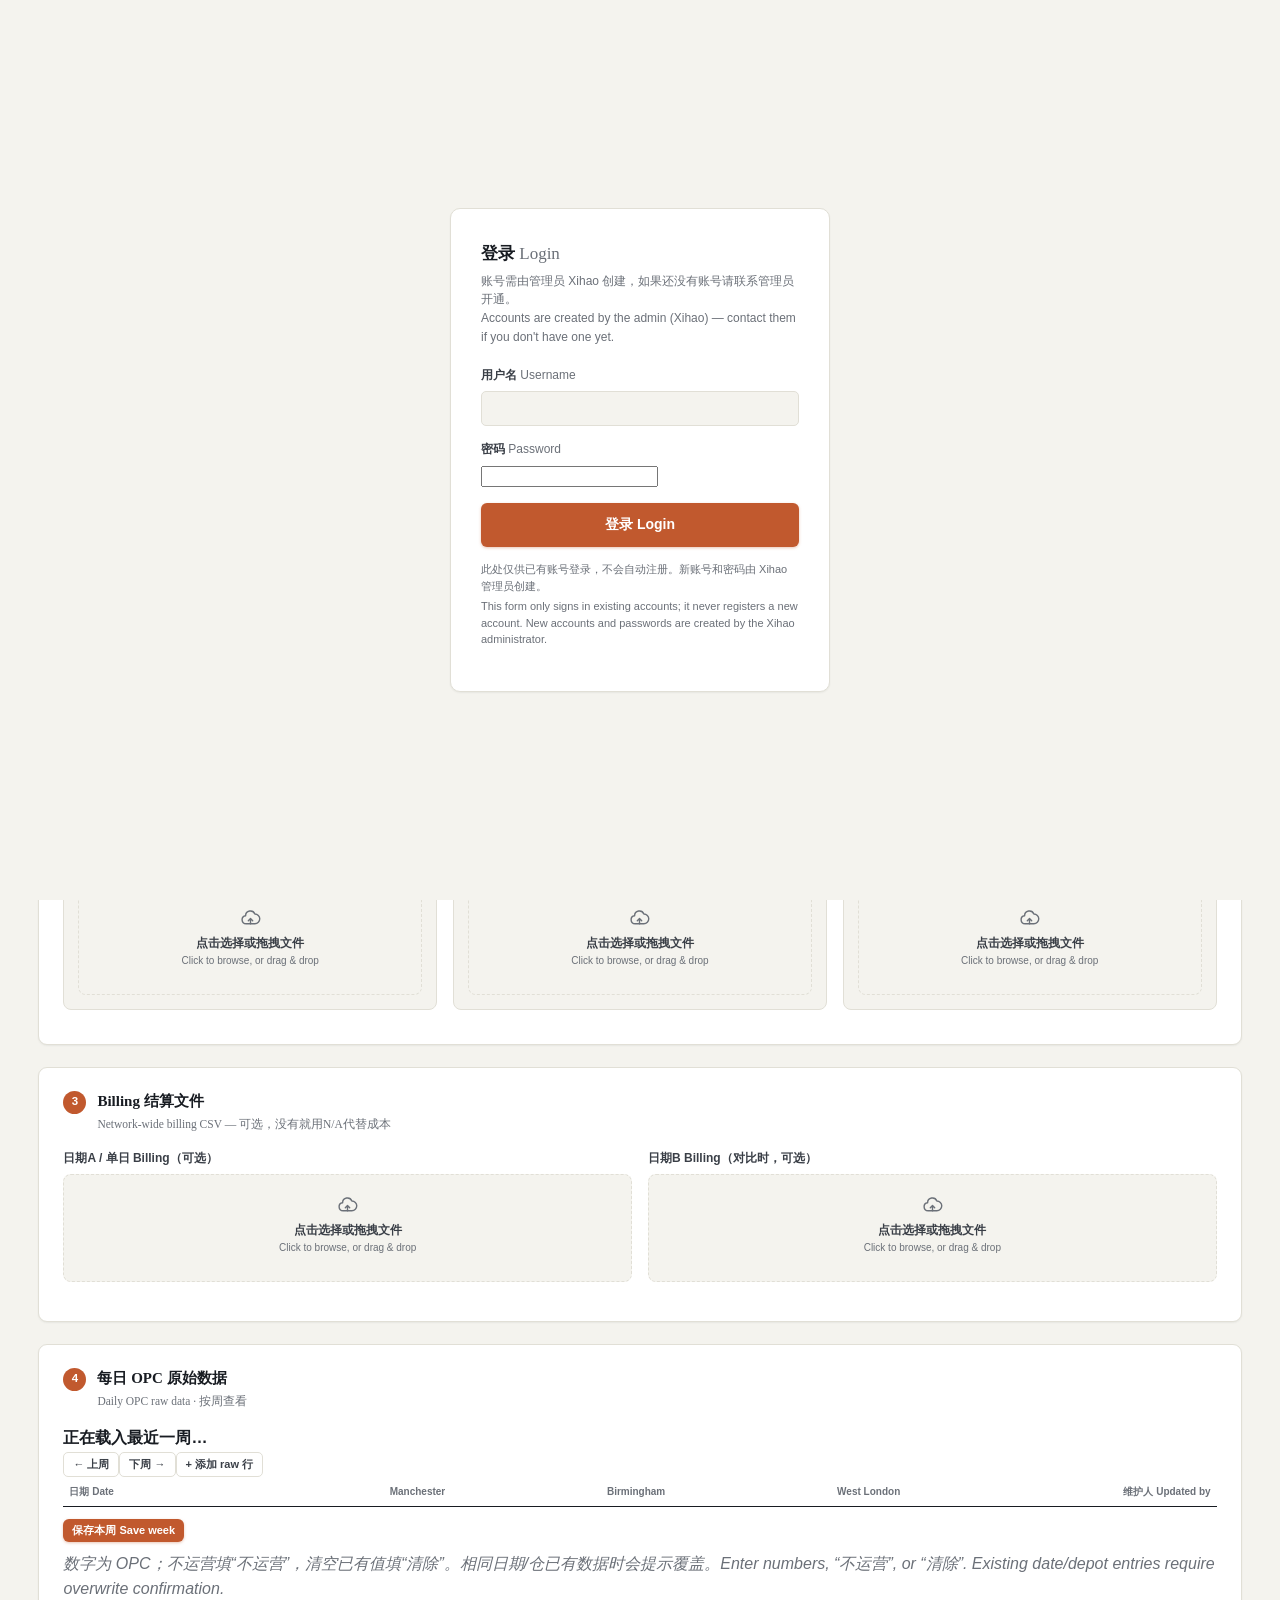
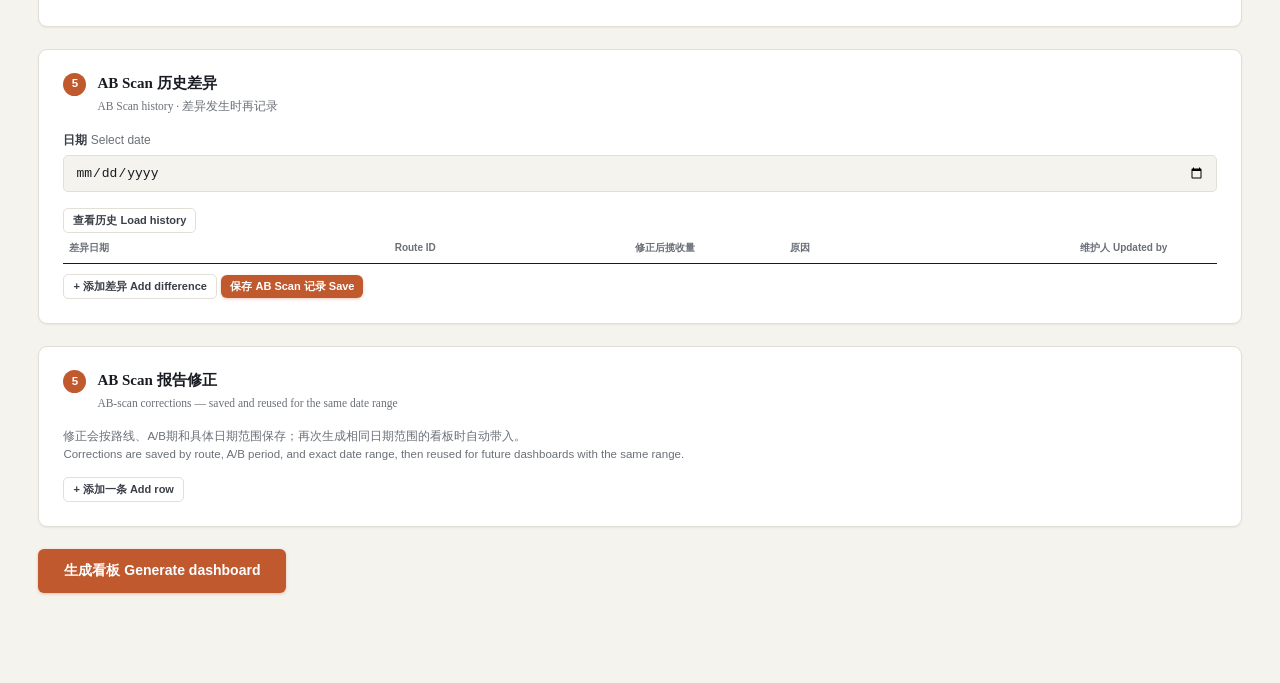
==== commit a223564d: "Add files via upload" ====
--- a/index.html
+++ b/index.html
@@ -4,19 +4,19 @@
 <meta charset="utf-8">
 <meta name="viewport" content="width=device-width, initial-scale=1">
 <title>Collection Network Review</title>
-<link rel="stylesheet" href="style.css">
+<link rel="stylesheet" href="style.css?v=20260927-single-day">
 </head>
-<body>
+<body class="logged-out">
 
 <header class="top">
   <div>
     <h1>Collection Network Review <span class="cn-title">揽收网络复盘工具</span></h1>
-    <div class="sub">Upload → auto-compute → diagnostic report 上传数据自动生成诊断报告</div>
+    <div class="sub">Upload → auto-compute → analytics dashboard 上传数据→自动计算→数据分析看板</div>
   </div>
   <nav class="tabs">
     <button data-view="upload" class="active">上传数据 Upload</button>
-    <button data-view="report">报告 Report</button>
-    <button data-view="history">历史 History</button>
+    <button data-view="report">看板 Dashboard</button>
+    <button data-view="history">历史看板 Saved dashboards</button>
     <button data-view="admin" id="navAdminBtn" hidden>管理 Admin</button>
   </nav>
   <div class="userbar" id="userbar" hidden>
@@ -31,10 +31,10 @@
     <h2>登录 <span class="cn" style="font-weight:400;color:var(--muted);">Login</span></h2>
     <p class="sub">账号需由管理员 Xihao 创建，如果还没有账号请联系管理员开通。<span style="display:block;">Accounts are created by the admin (Xihao) — contact them if you don't have one yet.</span></p>
     <div class="field"><label>用户名 <span class="cn">Username</span></label><input type="text" id="f-login-user" autocomplete="username"></div>
-    <div class="field"><label>密码（可选）<span class="cn">Password — optional</span></label><input type="password" id="f-login-pass" autocomplete="current-password"></div>
+    <div class="field"><label>密码 <span class="cn">Password</span></label><input type="password" id="f-login-pass" autocomplete="current-password" required></div>
     <button class="primary" id="btn-login" type="button" style="width:100%;">登录 Login</button>
     <div id="loginError" class="msg error" style="display:none;margin-top:12px;margin-bottom:0;"></div>
-    <p class="hint">报告会记录你的用户名作为作者。密码只是用来防止别人用同一个用户名登录，不是完整的账号安全体系，请勿用重要密码。<span style="display:block;margin-top:4px;">The report author is taken from your username. The password just stops someone else logging in as the same name — it isn't a real security system, so don't reuse an important password.</span></p>
+    <p class="hint">此处仅供已有账号登录，不会自动注册。新账号和密码由 Xihao 管理员创建。<span style="display:block;margin-top:4px;">This form only signs in existing accounts; it never registers a new account. New accounts and passwords are created by the Xihao administrator.</span></p>
   </div>
 </div>
 
@@ -57,52 +57,40 @@
   <!-- ==================== UPLOAD VIEW ==================== -->
   <section id="view-upload" class="view active">
     <div class="panel">
-      <h3><span class="stepnum">1</span><span>对比类型 <span class="cn">Comparison type</span></span></h3>
-      <div class="gran-row" id="gran-row">
-        <button type="button" class="gran-btn" data-gran="day"><strong>日对比</strong><span class="cn">Day vs day</span></button>
-        <button type="button" class="gran-btn" data-gran="week"><strong>周对比</strong><span class="cn">Week vs week (date range)</span></button>
-        <button type="button" class="gran-btn" data-gran="month"><strong>月对比</strong><span class="cn">Month vs month (date range)</span></button>
-        <button type="button" class="gran-btn" data-gran="custom"><strong>自定义对比</strong><span class="cn">Custom date range</span></button>
-      </div>
-    </div>
-
-    <div class="panel">
-      <h3><span class="stepnum">2</span><span>基本信息 <span class="cn">Report basics</span></span></h3>
-      <div class="grid3" id="daymode-fields">
-        <div class="field"><label>日期A（较早）<span class="cn">Date A (earlier)</span></label><input type="date" id="f-date-a"></div>
-        <div class="field"><label>日期B（较晚）<span class="cn">Date B (later)</span></label><input type="date" id="f-date-b"></div>
-        <div class="field"><label>报告名称 <span class="cn">Report name — auto-generated from dates, editable</span></label><input type="text" id="f-name-day" class="f-name-input" placeholder="选择日期后自动生成 / auto-fills once dates are picked"></div>
-      </div>
-      <div class="grid2" id="rangemode-fields" hidden>
+      <h3><span class="stepnum">1</span><span>日期与看板名称 <span class="cn">Dates & dashboard name</span></span></h3>
+      <p style="font-size:11.5px;color:var(--muted);margin:0 0 14px;">无需选择分析方式，系统按上传的文件自动判断：只上传日期A（一列）文件 = 单日分析（单仓或多仓）；A、B 两列都上传 = 对比（单仓或多仓）。日期可以不填，自动读取 CSV 里的 Pickup Date；只选开始日期即代表单日。<span style="display:block;">No mode to choose — it is detected from the files: files in column A only = single-day analysis (one or several depots); files in both A and B = comparison. Dates are optional and read from the CSV Pickup Date; picking only a start date means a single day.</span></p>
+      <p style="font-size:11.5px;color:var(--muted);margin:0 0 14px;">下方按周查看并维护 OPC 原始数据；所有日期永久保留，报表按所选日期范围自动汇总。<span style="display:block;">Maintain daily OPC raw values below. All dates are retained and reports sum the selected ranges.</span></p>
+      <div class="grid2" id="period-fields">
         <div class="field">
-          <label>周期A（较早）<span class="cn">Period A (earlier) — start → end</span></label>
+          <label>日期/周期 A（可选，自动识别）<span class="cn">Date A — optional, auto-detected</span></label>
           <div class="rangefield">
             <input type="date" id="f-date-a-start" title="Period A start">
             <input type="date" id="f-date-a-end" title="Period A end">
           </div>
         </div>
         <div class="field">
-          <label>周期B（较晚）<span class="cn">Period B (later) — start → end</span></label>
+          <label>日期/周期 B（仅对比时，自动识别）<span class="cn">Date B — comparison only, auto-detected</span></label>
           <div class="rangefield">
             <input type="date" id="f-date-b-start" title="Period B start">
             <input type="date" id="f-date-b-end" title="Period B end">
           </div>
         </div>
-        <div class="field" style="grid-column:1/-1;"><label>报告名称 <span class="cn">Report name — auto-generated from dates, editable</span></label><input type="text" id="f-name-range" class="f-name-input" placeholder="选择日期后自动生成 / auto-fills once dates are picked"></div>
       </div>
+      
+      <div class="field"><label>看板名称 <span class="cn">Dashboard name — auto-generated from dates, editable</span></label><input type="text" id="f-name-range" class="f-name-input" placeholder="选择日期后自动生成 / auto-fills once dates are picked"></div>
     </div>
 
-    <div class="panel">
-      <h3><span class="stepnum">3</span><span>各仓 Route Info 文件 <span class="cn">Per-depot route-info CSVs — 某仓某期没有运营就不用上传</span></span></h3>
+                    <div class="panel">
+      <h3><span class="stepnum">2</span><span>各仓 Route Info 文件 <span class="cn">Per-depot route-info CSVs — 某仓某期没有运营就不用上传</span></span></h3>
       <p style="font-size:11.5px;color:var(--muted);margin:0 0 14px;">某个仓在某一期没有运营（比如临时停运），对应的文件就留空不上传，报告会把它当作"该期未运营"处理，不会报错。<span style="display:block;">If a depot didn't operate in a given period (e.g. a temporary shutdown), just leave its file for that period empty — the report treats it as "not operating" instead of erroring.</span></p>
       <div class="grid3" id="route-file-grid"></div>
     </div>
 
-    <div class="panel">
-      <h3><span class="stepnum">4</span><span>Billing 结算文件 <span class="cn">Network-wide billing CSV — 可选，没有就用N/A代替成本</span></span></h3>
+<div class="panel">
+      <h3><span class="stepnum">3</span><span>Billing 结算文件 <span class="cn">Network-wide billing CSV — 可选，没有就用N/A代替成本</span></span></h3>
       <div class="grid2">
         <div class="field dropzone">
-          <label>日期A Billing</label>
+          <label>日期A / 单日 Billing（可选）</label>
           <div class="filepick">
             <input type="file" id="f-billing-a" accept=".csv" class="filepick-input">
             <div class="filepick-visual">
@@ -113,7 +101,7 @@
           </div>
         </div>
         <div class="field dropzone">
-          <label>日期B Billing</label>
+          <label>日期B Billing（对比时，可选）</label>
           <div class="filepick">
             <input type="file" id="f-billing-b" accept=".csv" class="filepick-input">
             <div class="filepick-visual">
@@ -126,54 +114,73 @@
       </div>
     </div>
 
-    <div class="panel">
-      <h3><span class="stepnum">5</span><span>OPC 修正后实际揽收量 <span class="cn">OPC-corrected actual pickup — 可选</span></span></h3>
-      <p style="font-size:11.5px;color:var(--muted);margin:0 0 14px;">留空不填也可以直接下一步——没填的会自动用路线级实际揽收合计代替，提交前会提醒你确认。<span style="display:block;">Leave a field blank and you can still proceed — it falls back to that depot's route-level actual pickup total, and you'll be asked to confirm before submitting.</span></p>
-      <div class="grid3" id="opc-grid"></div>
+<div class="panel">
+      <h3><span class="stepnum">4</span><span>每日 OPC 原始数据 <span class="cn">Daily OPC raw data · 按周查看</span></span></h3>
+      <div class="ledger-toolbar">
+        <input type="hidden" id="opc-week-date"><strong id="opc-week-label">正在载入最近一周…</strong>
+        <div class="ledger-actions"><button class="secondary small" id="opc-week-prev" type="button">← 上周</button><button class="secondary small" id="opc-week-next" type="button">下周 →</button><button class="secondary small" id="opc-add-raw" type="button">+ 添加 raw 行</button></div>
+      </div>
+      <div id="opc-ledger-message"></div>
+      <div class="tblwrap"><table class="ledger-table"><thead><tr><th>日期 Date</th><th>Manchester</th><th>Birmingham</th><th>West London</th><th>维护人 Updated by</th></tr></thead><tbody id="opc-ledger-body"></tbody></table></div>
+      <div style="display:flex;gap:10px;align-items:center;margin-top:12px;flex-wrap:wrap;"><button class="primary small" id="opc-save-week" type="button">保存本周 Save week</button><span class="na">数字为 OPC；不运营填“不运营”，清空已有值填“清除”。相同日期/仓已有数据时会提示覆盖。<span class="cn">Enter numbers, “不运营”, or “清除”. Existing date/depot entries require overwrite confirmation.</span></span></div>
     </div>
 
+<div class="panel">
+      <h3><span class="stepnum">5</span><span>AB Scan 历史差异 <span class="cn">AB Scan history · 差异发生时再记录</span></span></h3>
+      <div class="ledger-toolbar"><div class="field"><label>日期 <span class="cn">Select date</span></label><input type="date" id="ab-history-date"></div><button class="secondary small" id="ab-history-load" type="button">查看历史 Load history</button></div>
+      <div class="tblwrap"><table class="ledger-table"><thead><tr><th>差异日期</th><th>Route ID</th><th>修正后揽收量</th><th>原因</th><th>维护人 Updated by</th><th></th></tr></thead><tbody id="ab-history-body"></tbody></table></div>
+      <div id="ab-history-message"></div>
+      <button class="secondary small" id="ab-history-add" type="button" style="margin-top:10px;">+ 添加差异 Add difference</button>
+      <button class="primary small" id="ab-history-save" type="button" style="margin-top:10px;">保存 AB Scan 记录 Save</button>
+    </div>
+
+
     <div class="panel">
-      <h3><span class="stepnum">6</span><span>AB Scan 差异修正 <span class="cn">AB-scan overrides — 可选，逐条添加</span></span></h3>
+      <h3><span class="stepnum">5</span><span>AB Scan 报告修正 <span class="cn">AB-scan corrections — saved and reused for the same date range</span></span></h3>
+      <p style="font-size:11.5px;color:var(--muted);margin:0 0 12px;">修正会按路线、A/B期和具体日期范围保存；再次生成相同日期范围的看板时自动带入。<span style="display:block;">Corrections are saved by route, A/B period, and exact date range, then reused for future dashboards with the same range.</span></p>
       <div id="ab-rows"></div>
       <button class="secondary small" id="btn-add-ab" type="button">+ 添加一条 Add row</button>
     </div>
 
-    <button class="primary" id="btn-submit">生成报告 Generate report</button>
+    <button class="primary" id="btn-submit">生成看板 Generate dashboard</button>
     <span id="submit-status" style="margin-left:12px;font-size:12.5px;color:var(--muted);"></span>
   </section>
 
   <!-- ==================== REPORT VIEW ==================== -->
   <section id="view-report" class="view">
-    <div id="report-empty" class="panel">还没有报告 — 请先上传数据，或从"历史"里选一份。<span class="cn" style="display:block;margin-top:4px;">No report loaded yet — upload data, or pick one from History.</span></div>
+    <div id="report-empty" class="panel">还没有看板 — 请先上传数据，或从历史看板中选一份。<span class="cn" style="display:block;margin-top:4px;">No dashboard yet — upload data or open one from Saved dashboards.</span></div>
     <div id="report-content" style="display:none;"></div>
   </section>
 
   <!-- ==================== HISTORY VIEW ==================== -->
   <section id="view-history" class="view">
     <div class="panel">
-      <h3>历史报告 <span class="cn">Saved weekly reports</span></h3>
+      <h3>历史看板 <span class="cn">Saved dashboards</span></h3>
       <div id="history-list"></div>
     </div>
   </section>
 
   <!-- ==================== ADMIN VIEW (visible to the admin account only) ==================== -->
-  <section id="view-admin" class="view">
+  <section id="view-admin" class="view" hidden>
     <div class="panel">
       <h3>创建账号 <span class="cn">Create account</span></h3>
       <p style="font-size:11.5px;color:var(--muted);margin:0 0 14px;">账号只能由管理员创建；新账号可以创建、查看和删除自己创建的报告。<span style="display:block;">Accounts can only be created by the admin; a new account can create, view, and delete its own reports.</span></p>
       <div class="grid3">
         <div class="field"><label>用户名 <span class="cn">Username</span></label><input type="text" id="f-admin-newuser"></div>
-        <div class="field"><label>密码（可选）<span class="cn">Password — optional</span></label><input type="text" id="f-admin-newpass"></div>
+        <div class="field"><label>密码 <span class="cn">Password</span></label><input type="password" id="f-admin-newpass" autocomplete="new-password" required></div>
         <div class="field" style="display:flex;align-items:flex-end;margin-bottom:15px;"><button class="primary" id="btn-admin-create" type="button" style="width:100%;">创建 Create</button></div>
       </div>
       <div id="adminCreateMsg"></div>
     </div>
     <div class="panel">
       <h3>账号 <span class="cn">Accounts</span></h3>
+      <p style="font-size:11.5px;color:var(--muted);margin:0 0 14px;">管理员可为每个账号单独开通“导出给 AI 分析”；新账号默认关闭。<span style="display:block;">Admins can enable AI export for individual accounts. New accounts are disabled by default.</span></p>
       <div class="tblwrap">
         <table><thead><tr>
           <th style="text-align:left;">Username</th>
           <th style="text-align:left;">Admin<span class="cn">管理员</span></th>
+          <th style="text-align:left;">AI 导出<span class="cn">AI export</span></th>
+          <th style="text-align:left;">密码管理<span class="cn">Password</span></th>
           <th style="text-align:left;">创建时间<span class="cn">Created</span></th>
         </tr></thead><tbody id="adminUserTable"></tbody></table>
       </div>
@@ -182,6 +189,7 @@
 
 </div>
 
-<script src="app.js"></script>
+<script src="app.js?v=20260927-auto-mode"></script>
+<script type="module" src="https://static.cloudflareinsights.com/beacon.min.js/v31edd6df95cf4e85bb4c19e7a9bdbcba1788362987495" integrity="sha512-iIg7k2xntmwu6/uSb5tpc/hySgZc4eoL31yB29W6tJFo2akwjPWcEqnCEdJvGexCL0KEQwVYv5BlowfhVz26hg==" data-cf-beacon='{"version":"2024.11.0","token":"84112fa16b114bd693596ebb67e3423d","r":1,"spa":2}' crossorigin="anonymous"></script>
 </body>
 </html>
